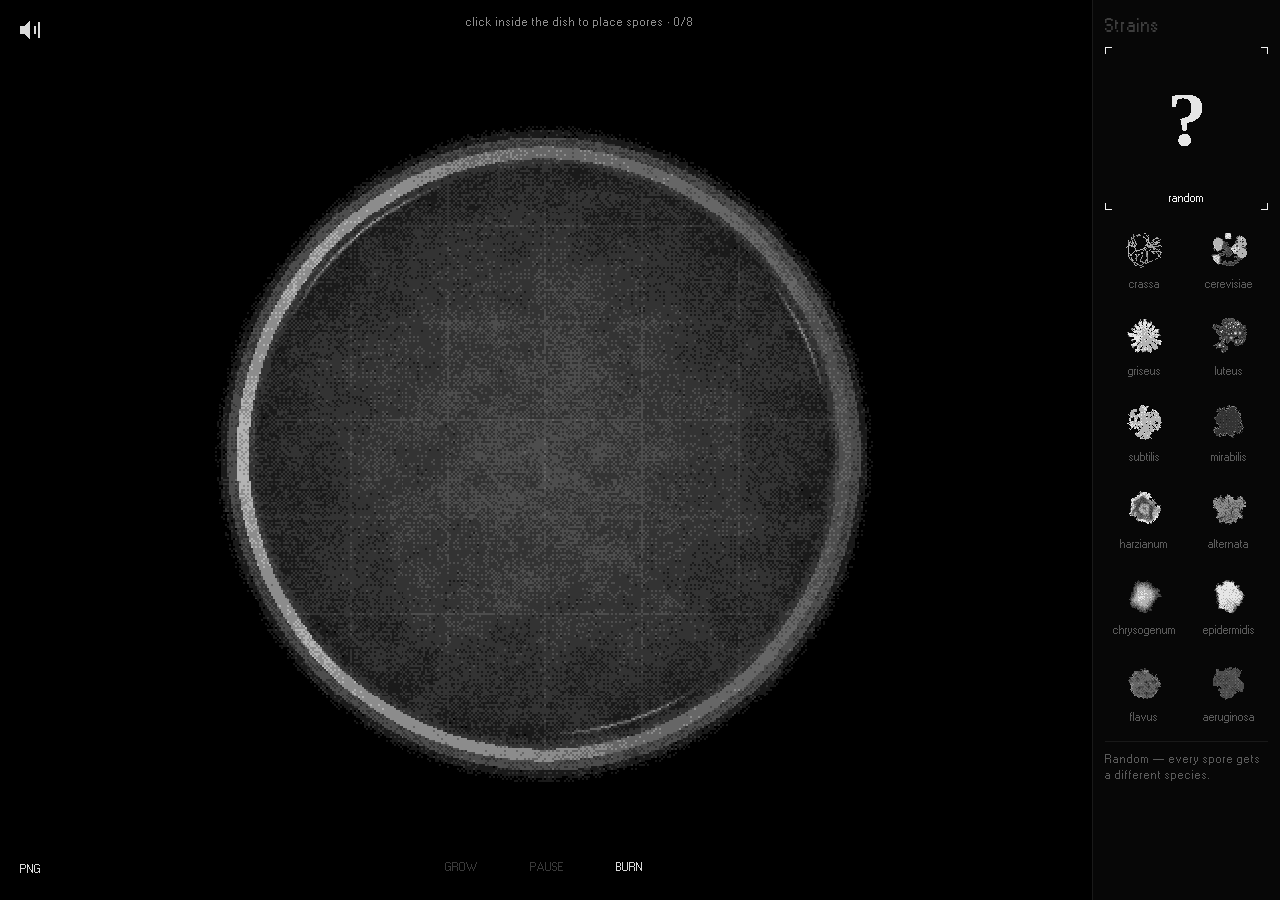
==== index.html @ 937bcc1e "ui+sound: иконка звука, квадратные PNG/звук, уголки в пиксель экрана, часы вместо тиков - цифры спор" ====
<!doctype html>
<html lang="en">
<head>
<meta charset="utf-8">
<meta name="viewport" content="width=device-width, initial-scale=1, viewport-fit=cover">
<title>Mold.log</title>
<link rel="icon" type="image/svg+xml" href="assets/favicon.svg">
<link rel="stylesheet" href="css/style.css">
</head>
<body>

<button id="sound-toggle" aria-label="Sound" aria-pressed="true" title="Turn sound off"><svg viewBox="0 0 12 12" width="24" height="24" shape-rendering="crispEdges" aria-hidden="true"><rect x="1" y="4" width="2" height="4"/><polygon points="3,4 6,1 6,11 3,8"/><g class="on"><rect x="8" y="4" width="1" height="4"/><rect x="10" y="2" width="1" height="8"/></g><g class="off"><polygon points="8,3 9,3 11,5 11,6 10,6 8,4"/><polygon points="10,3 11,3 11,4 9,6 8,6 8,5"/></g></svg></button>
<button id="save" title="Export PNG (S)">PNG</button>
<canvas id="fire-overlay" aria-hidden="true"></canvas>

<header id="status">
  <div id="phase">click inside the dish to place spores</div>
  <div id="species"></div>
</header>

<div id="wrap">
  <canvas id="stage"></canvas>
  <div id="bar">
    <button id="start">GROW</button>
    <button id="pause" title="P">PAUSE</button>
    <button id="reseed" title="Burn the dish clean (R)">BURN</button>
  </div>
</div>

<!-- палитра штаммов: превью-квадратики работают как кисть -->
<aside id="strains" aria-label="Strain palette">
  <h2>Strains</h2>
  <div id="brushes"></div>
  <div id="strain-info"><em>Pick a strain, then click inside the dish.</em></div>
</aside>

<script src="js/rng.js"></script>
<script src="js/palette.js"></script>
<script src="js/dish.js"></script>
<script src="js/fields.js"></script>
<script src="js/growth.js"></script>
<script src="js/scene.js"></script>
<script src="js/render.js"></script>
<script src="js/sound.js"></script>
<script src="assets/tweezers.js"></script>
<script src="js/cursor.js"></script>
<script src="js/preview.js"></script>
<script src="assets/fire-frames.js"></script>
<script src="js/burn.js"></script>
<script src="js/skin.js"></script>
<script src="js/ui.js"></script>
<script src="js/main.js"></script>
</body>
</html>
---- css/style.css ----
* { margin: 0; padding: 0; box-sizing: border-box; }

/* --k — шаг пикселя чашки на экране, ставит js/main.js. Кнопки считают от
   него всё: кегль, рамку, отступы — и живут в той же сетке, что чашка. */
:root { --k: 2; --dpr: 1; }

/* Растровый MS Sans Serif из Windows 95 (FontStruction «lou», CC BY-SA 3.0,
   конвертация из 98.css). Нарисован под 11 px: любой другой кегль плывёт,
   поэтому кегль везде один и тот же, а сглаживание выключено. */
@font-face {
  font-family: "Pixelated MS Sans Serif";
  src: url("../assets/fonts/ms_sans_serif.woff2") format("woff2");
  font-weight: normal;
  font-style: normal;
}
@font-face {
  font-family: "Pixelated MS Sans Serif";
  src: url("../assets/fonts/ms_sans_serif_bold.woff2") format("woff2");
  font-weight: bold;
  font-style: normal;
}

html, body {
  /* обычной стрелки в кадре не бывает: везде прицел, над чашкой — пинцет */
  cursor: crosshair;
  background: #000;
  color: #8c8c8c;
  font: 11px/1.5 "Pixelated MS Sans Serif", "MS Sans Serif",
        "Microsoft Sans Serif", Arial, sans-serif;
  -webkit-font-smoothing: none;
  letter-spacing: 1px;
  height: 100%;
  overflow: hidden;
  -webkit-text-size-adjust: 100%;
  touch-action: manipulation;
}

#stage {
  display: block;
  image-rendering: pixelated;
  image-rendering: crisp-edges;
  touch-action: none;
}

/* пока расставляют споры, роль курсора играет крупный пинцет (js/cursor.js) */
#stage.has-tool { cursor: none; }
body.running #stage.has-tool { cursor: crosshair; }

#tool {
  position: fixed;
  z-index: 25;
  display: none;
  pointer-events: none;
  image-rendering: pixelated;
  filter: drop-shadow(0 0 6px rgba(0, 0, 0, .85));
}
body.running #stage { cursor: default; }

#wrap {
  height: 100%;
  display: flex;
  flex-direction: column;
  align-items: center;
  justify-content: center;
  gap: 12px;
  padding: 78px 200px 24px 8px;
}

#bar { display: flex; gap: 28px; justify-content: center; }

/* Сводка вверху: сколько видов растёт и какие именно. Внизу остаётся
   чистое чёрное поле с чашкой. */
#status {
  position: fixed;
  top: 14px;
  left: 130px;
  right: 250px;
  z-index: 14;
  text-align: center;
  pointer-events: none;
}
#phase { color: #8c8c8c; }
#species {
  margin-top: 4px;
  color: #4d4d4d;
  line-height: 1.5;
}

/* ---------- палитра штаммов ---------- */

#strains {
  position: fixed;
  top: 0; right: 0;
  z-index: 16;
  width: 188px;
  height: 100%;
  overflow-y: auto;
  overscroll-behavior: contain;
  background: #070707;
  border-left: 1px solid #191919;
  padding: 14px 12px 20px;
}

#brushes {
  display: grid;
  grid-template-columns: 1fr 1fr;
  gap: 8px 6px;
}

/* Плитка — образец плесени и подпись, без плашки. Выбор — подпись ярче
   и те же четыре уголка, что у кнопок. */
.tile {
  position: relative;
  display: grid;
  gap: 2px;
  justify-items: center;
  padding: 4px 3px 5px;
  background: transparent;
  border: 0;
  border-radius: 0;
  font-size: 11px;
  overflow: hidden;
  /* квадрат, образец по центру — как на телефоне */
  aspect-ratio: 1;
  grid-template-rows: 1fr auto;
}
.tile:hover:not(:disabled) .corner { display: none; }
.tile.on .corner, .tile.on:hover:not(:disabled) .corner { display: block; }
.tile canvas {
  width: 48px;
  height: auto;
  display: block;
  align-self: center;
  image-rendering: pixelated;
}
.tile .cap {
  line-height: 1.2;
  color: #5a5a5a;
  text-align: center;
  word-break: break-all;
}
.tile:hover .cap { color: #8c8c8c; }
.tile.on .cap { color: #f2f2f2; }

#strain-info {
  margin-top: 12px;
  padding-top: 10px;
  border-top: 1px solid #191919;
  color: #5a5a5a;
  line-height: 1.45;
}
#strain-info b { color: #b3b3b3; font-weight: 400; }
/* у растрового шрифта нет курсива, а синтетический наклон рвёт пиксели */
em { font-style: normal; }

/* ---------- кнопка панели ---------- */

#save, #sound-toggle {
  position: fixed;
  z-index: 30;
  width: 36px;
  height: 36px;
  padding: 0;
  display: grid;
  place-items: center;
}
#sound-toggle svg { fill: #d9d9d9; display: block; }
#sound-toggle:hover svg { fill: #fff; }
#sound-toggle .off { display: none; }
#sound-toggle.off .on { display: none; }
#sound-toggle.off .off { display: block; }
#sound-toggle.off svg { fill: #6a6a6a; }
#save { left: 12px; bottom: 12px; }
#sound-toggle { left: 12px; top: 12px; }
#fire-overlay {
  position: fixed; inset: 0;
  width: 100%; height: 100%;
  pointer-events: none;
  z-index: 10;
  image-rendering: pixelated;
}
#bar { position: relative; z-index: 15; }
/* плитка «случайно»: на всю ширину, в центре пятно-«?» */
/* плитка «случайно» — квадрат в две ячейки, знак по центру */
.tile-random {
  grid-column: 1 / -1;
  aspect-ratio: 1;
  grid-template-rows: 1fr auto;
}
.tile-random canvas { width: 88px; height: 88px; align-self: center; }
button:focus-visible { outline: 1px solid #ddd; outline-offset: 3px; }

h2 {
  color: #3d3d3d;
  font-weight: 400;
  margin: 6px 0 5px;
}
#strains h2 { margin: 0 0 8px; }

button {
  cursor: crosshair;
}

/* Кнопка — только надпись. Наведение рисует четыре тонких уголка: один
   псевдоэлемент с рамкой в 1 px, из которого маска оставляет только углы.
   Рамка, а не картинка: браузер сажает её на пиксель экрана при любом
   масштабе, картинка на дробной позиции размывалась. Нажатие (.pressed,
   держит js/skin.js 220 мс) сдвигает уголки на пиксель внутрь. */
button {
  position: relative;
  background: transparent;
  color: #d9d9d9;
  border: 0;
  font: inherit;
  font-size: 11px;
  line-height: 1.4;
  padding: 9px 12px;
  border-radius: 0;
}
/* Уголки: четыре спана (js/ui.js corners) с рамкой в один пиксель экрана.
   Толщина задана в пикселях экрана (1px / dpr): css-пиксель на дробном
   dpr сажался то в один, то в два пикселя, и плечи выходили разной толщины. */
button .corner {
  position: absolute;
  width: 7px;
  height: 7px;
  border: 0 solid #f2f2f2;
  pointer-events: none;
  display: none;
}
button .c0 { top: 0; left: 0; border-top-width: calc(1px / var(--dpr)); border-left-width: calc(1px / var(--dpr)); }
button .c1 { top: 0; right: 0; border-top-width: calc(1px / var(--dpr)); border-right-width: calc(1px / var(--dpr)); }
button .c2 { bottom: 0; left: 0; border-bottom-width: calc(1px / var(--dpr)); border-left-width: calc(1px / var(--dpr)); }
button .c3 { bottom: 0; right: 0; border-bottom-width: calc(1px / var(--dpr)); border-right-width: calc(1px / var(--dpr)); }
button:hover:not(:disabled) { color: #ffffff; }
button:hover:not(:disabled) .corner { display: block; }
button.pressed:not(:disabled) .corner { display: block; border-color: #b3b3b3; }
button.pressed:not(:disabled) .c0 { top: 1px; left: 1px; }
button.pressed:not(:disabled) .c1 { top: 1px; right: 1px; }
button.pressed:not(:disabled) .c2 { bottom: 1px; left: 1px; }
button.pressed:not(:disabled) .c3 { bottom: 1px; right: 1px; }
button:disabled { color: #3a3a3a; }




/* ---------- телефон ---------- */

@media (max-width: 760px), (pointer: coarse) {

  #wrap { padding: 76px 6px 232px; gap: 12px; }

  #status { left: 8px; right: 8px; top: 66px; }

  /* палитра уезжает вниз и листается горизонтально */
  #strains {
    top: auto; bottom: 0; right: 0; left: 0;
    width: 100%;
    height: auto;
    max-height: 166px;
    overflow-x: auto;
    overflow-y: hidden;
    border-left: 0;
    border-top: 1px solid #191919;
    padding: 8px 10px;
  }
  #strains h2, #strain-info { display: none; }
  #brushes {
    display: grid;
    grid-template-rows: repeat(2, 72px);
    grid-auto-columns: 72px;
    grid-template-columns: none;
    grid-auto-flow: column;
    gap: 6px;
    width: max-content;
  }
  .tile { width: 72px; }
  .tile canvas { width: 48px; }
  .tile-random { width: 150px; grid-row: 1 / 3; grid-column: 1 / 3; aspect-ratio: auto; }
  .tile-random canvas { width: 88px; }


  /* три кнопки одной ширины, прижатые к нижнему краю над палитрой */
  #bar {
    position: fixed;
    left: 6px; right: 6px;
    bottom: 174px;
    gap: 8px;
    z-index: 15;
  }
  #bar button { flex: 1 1 0; min-width: 0; min-height: 46px; }

  #sound-toggle, #save { width: 44px; height: 44px; }
  /* PNG — в правом верхнем углу, напротив звука; низ целиком под палитру */
  #save { left: auto; right: 12px; top: 12px; bottom: auto; }

}

@media (max-height: 620px) and (pointer: coarse) {
  #species { display: none; }
}
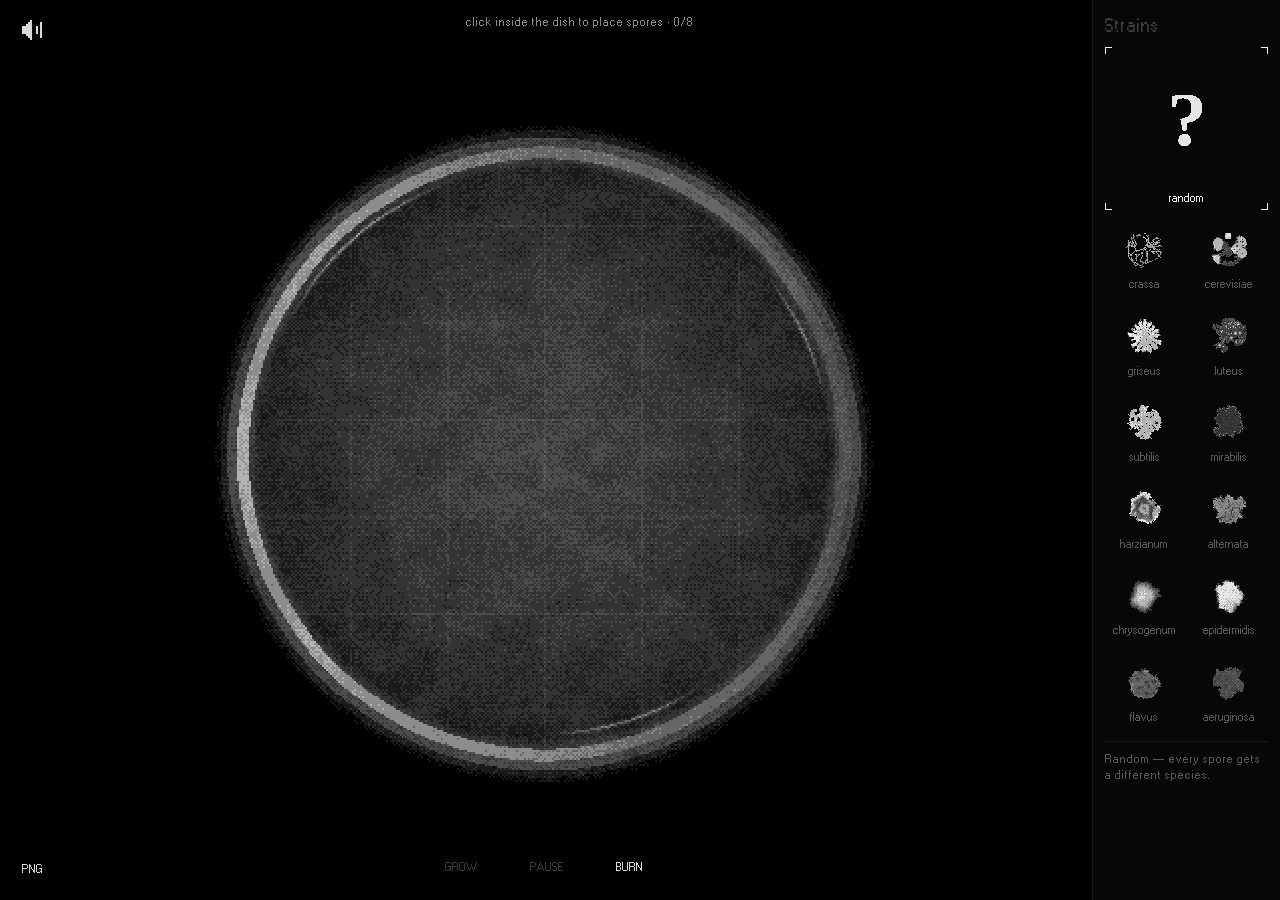
==== commit e280cd99: "sound+ui: всход по факту роста, фон тише; пиксельный динамик с зачёркиванием - всход звучал в момент" ====
--- a/index.html
+++ b/index.html
@@ -9,7 +9,7 @@
 </head>
 <body>
 
-<button id="sound-toggle" aria-label="Sound" aria-pressed="true" title="Turn sound off"><svg viewBox="0 0 12 12" width="24" height="24" shape-rendering="crispEdges" aria-hidden="true"><rect x="1" y="4" width="2" height="4"/><polygon points="3,4 6,1 6,11 3,8"/><g class="on"><rect x="8" y="4" width="1" height="4"/><rect x="10" y="2" width="1" height="8"/></g><g class="off"><polygon points="8,3 9,3 11,5 11,6 10,6 8,4"/><polygon points="10,3 11,3 11,4 9,6 8,6 8,5"/></g></svg></button>
+<button id="sound-toggle" aria-label="Sound" aria-pressed="true" title="Turn sound off"><svg viewBox="0 0 12 12" width="24" height="24" shape-rendering="crispEdges" aria-hidden="true"><path d="M1 4h2v4H1zM3 3h1v6H3zM4 2h1v8H4zM5 1h1v10H5z"/><g class="on"><path d="M8 4h1v4H8zM10 2h1v8h-1z"/></g><g class="off"><path d="M10 1h1v1h-1zM9 2h1v1H9zM8 3h1v1H8zM7 4h1v1H7zM6 5h1v1H6zM5 6h1v1H5zM4 7h1v1H4zM3 8h1v1H3zM2 9h1v1H2zM1 10h1v1H1z"/></g></svg></button>
 <button id="save" title="Export PNG (S)">PNG</button>
 <canvas id="fire-overlay" aria-hidden="true"></canvas>
 
--- a/css/style.css
+++ b/css/style.css
@@ -158,7 +158,7 @@
 #save, #sound-toggle {
   position: fixed;
   z-index: 30;
-  width: 36px;
+  width: 40px;
   height: 36px;
   padding: 0;
   display: grid;
@@ -169,7 +169,7 @@
 #sound-toggle .off { display: none; }
 #sound-toggle.off .on { display: none; }
 #sound-toggle.off .off { display: block; }
-#sound-toggle.off svg { fill: #6a6a6a; }
+#sound-toggle.off svg { fill: #8c8c8c; }
 #save { left: 12px; bottom: 12px; }
 #sound-toggle { left: 12px; top: 12px; }
 #fire-overlay {
@@ -290,7 +290,7 @@
   }
   #bar button { flex: 1 1 0; min-width: 0; min-height: 46px; }
 
-  #sound-toggle, #save { width: 44px; height: 44px; }
+  #sound-toggle, #save { width: 48px; height: 44px; }
   /* PNG — в правом верхнем углу, напротив звука; низ целиком под палитру */
   #save { left: auto; right: 12px; top: 12px; bottom: auto; }
 
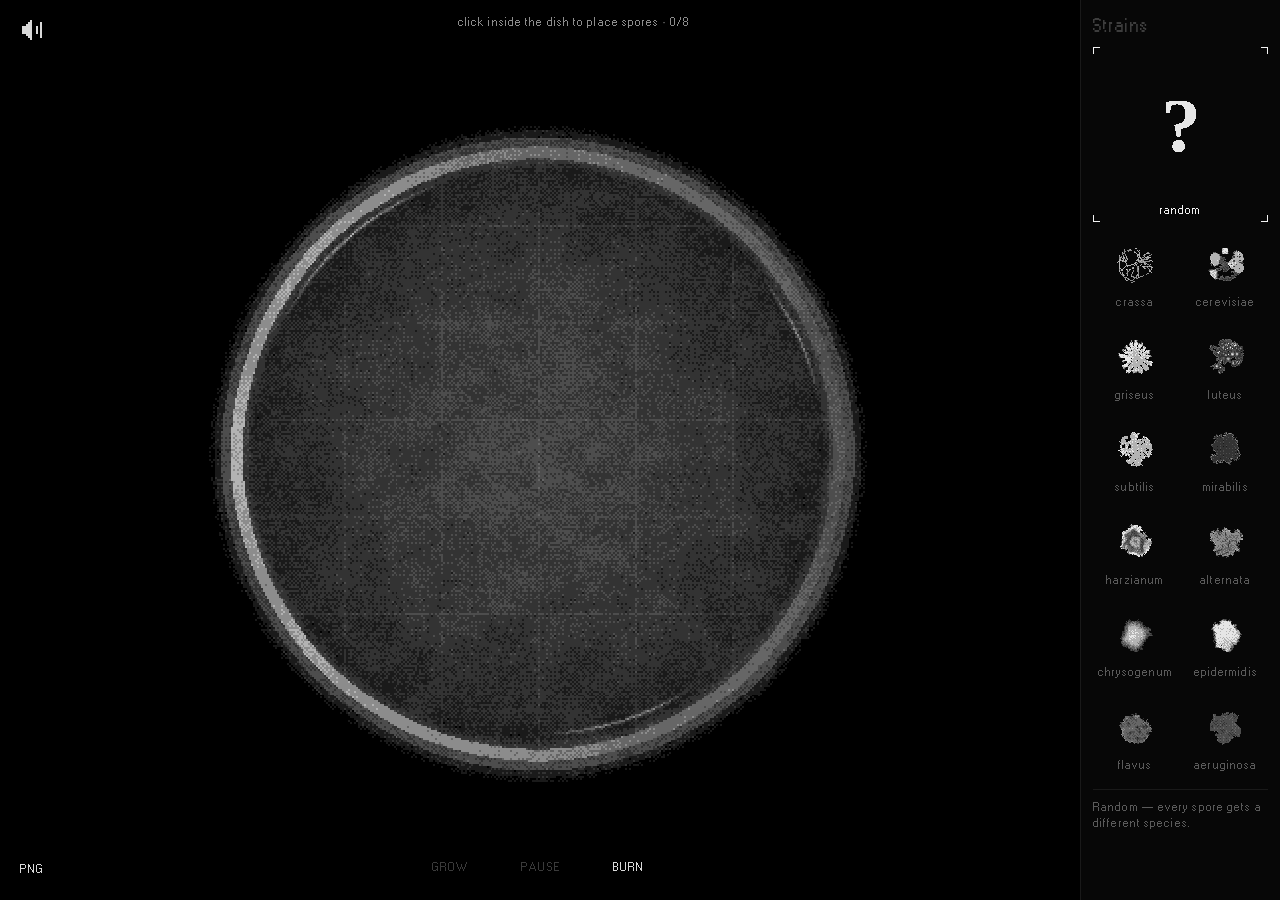
==== commit cebd567e: "ui+sound: без подсказок клавиш, кнопки не держат фокус, плёнка без гудящего дрона - рамка при пробел" ====
--- a/index.html
+++ b/index.html
@@ -9,8 +9,8 @@
 </head>
 <body>
 
-<button id="sound-toggle" aria-label="Sound" aria-pressed="true" title="Turn sound off"><svg viewBox="0 0 12 12" width="24" height="24" shape-rendering="crispEdges" aria-hidden="true"><path d="M1 4h2v4H1zM3 3h1v6H3zM4 2h1v8H4zM5 1h1v10H5z"/><g class="on"><path d="M8 4h1v4H8zM10 2h1v8h-1z"/></g><g class="off"><path d="M10 1h1v1h-1zM9 2h1v1H9zM8 3h1v1H8zM7 4h1v1H7zM6 5h1v1H6zM5 6h1v1H5zM4 7h1v1H4zM3 8h1v1H3zM2 9h1v1H2zM1 10h1v1H1z"/></g></svg></button>
-<button id="save" title="Export PNG (S)">PNG</button>
+<button id="sound-toggle" aria-label="Sound" aria-pressed="true" title="Turn sound off"><svg viewBox="0 0 12 12" width="24" height="24" shape-rendering="crispEdges" aria-hidden="true"><path d="M1 4h2v4H1zM3 3h1v6H3zM4 2h1v8H4zM5 1h1v10H5z"/><g class="on"><path d="M8 4h1v4H8zM10 2h1v8h-1z"/></g><g class="off"><path d="M1 1h1v1H1zM2 2h1v1H2zM3 3h1v1H3zM4 4h1v1H4zM5 5h2v2H5zM7 7h1v1H7zM8 8h1v1H8zM9 9h1v1H9zM10 10h1v1h-1zM10 1h1v1h-1zM9 2h1v1H9zM8 3h1v1H8zM7 4h1v1H7zM4 7h1v1H4zM3 8h1v1H3zM2 9h1v1H2zM1 10h1v1H1z"/></g></svg></button>
+<button id="save" title="Save PNG">PNG</button>
 <canvas id="fire-overlay" aria-hidden="true"></canvas>
 
 <header id="status">
@@ -22,8 +22,8 @@
   <canvas id="stage"></canvas>
   <div id="bar">
     <button id="start">GROW</button>
-    <button id="pause" title="P">PAUSE</button>
-    <button id="reseed" title="Burn the dish clean (R)">BURN</button>
+    <button id="pause">PAUSE</button>
+    <button id="reseed" title="Burn the dish clean">BURN</button>
   </div>
 </div>
 
--- a/css/style.css
+++ b/css/style.css
@@ -28,7 +28,7 @@
   font: 11px/1.5 "Pixelated MS Sans Serif", "MS Sans Serif",
         "Microsoft Sans Serif", Arial, sans-serif;
   -webkit-font-smoothing: none;
-  letter-spacing: 1px;
+  letter-spacing: 0.1em;               /* пропорционально кеглю, везде одинаково */
   height: 100%;
   overflow: hidden;
   -webkit-text-size-adjust: 100%;
@@ -63,7 +63,7 @@
   align-items: center;
   justify-content: center;
   gap: 12px;
-  padding: 78px 200px 24px 8px;
+  padding: 78px 212px 24px 8px;
 }
 
 #bar { display: flex; gap: 28px; justify-content: center; }
@@ -74,14 +74,15 @@
   position: fixed;
   top: 14px;
   left: 130px;
-  right: 250px;
+  right: 262px;
   z-index: 14;
   text-align: center;
   pointer-events: none;
 }
 #phase { color: #8c8c8c; }
 #species {
-  margin-top: 4px;
+  margin: 4px auto 0;
+  max-width: 620px;                    /* не растягивать строку во весь экран */
   color: #4d4d4d;
   line-height: 1.5;
 }
@@ -92,7 +93,7 @@
   position: fixed;
   top: 0; right: 0;
   z-index: 16;
-  width: 188px;
+  width: 200px;
   height: 100%;
   overflow-y: auto;
   overscroll-behavior: contain;
@@ -137,7 +138,7 @@
   line-height: 1.2;
   color: #5a5a5a;
   text-align: center;
-  word-break: break-all;
+  white-space: nowrap;
 }
 .tile:hover .cap { color: #8c8c8c; }
 .tile.on .cap { color: #f2f2f2; }
@@ -169,7 +170,8 @@
 #sound-toggle .off { display: none; }
 #sound-toggle.off .on { display: none; }
 #sound-toggle.off .off { display: block; }
-#sound-toggle.off svg { fill: #8c8c8c; }
+#sound-toggle.off svg { fill: #6a6a6a; }
+#sound-toggle.off .off { fill: #f2f2f2; }
 #save { left: 12px; bottom: 12px; }
 #sound-toggle { left: 12px; top: 12px; }
 #fire-overlay {
@@ -188,7 +190,7 @@
   grid-template-rows: 1fr auto;
 }
 .tile-random canvas { width: 88px; height: 88px; align-self: center; }
-button:focus-visible { outline: 1px solid #ddd; outline-offset: 3px; }
+button:focus { outline: none; }        /* выделение — уголки, не обводка фокуса */
 
 h2 {
   color: #3d3d3d;
@@ -212,6 +214,8 @@
   color: #d9d9d9;
   border: 0;
   font: inherit;
+  /* у кнопок браузер сбрасывает трекинг в normal — вернуть общий */
+  letter-spacing: inherit;
   font-size: 11px;
   line-height: 1.4;
   padding: 9px 12px;
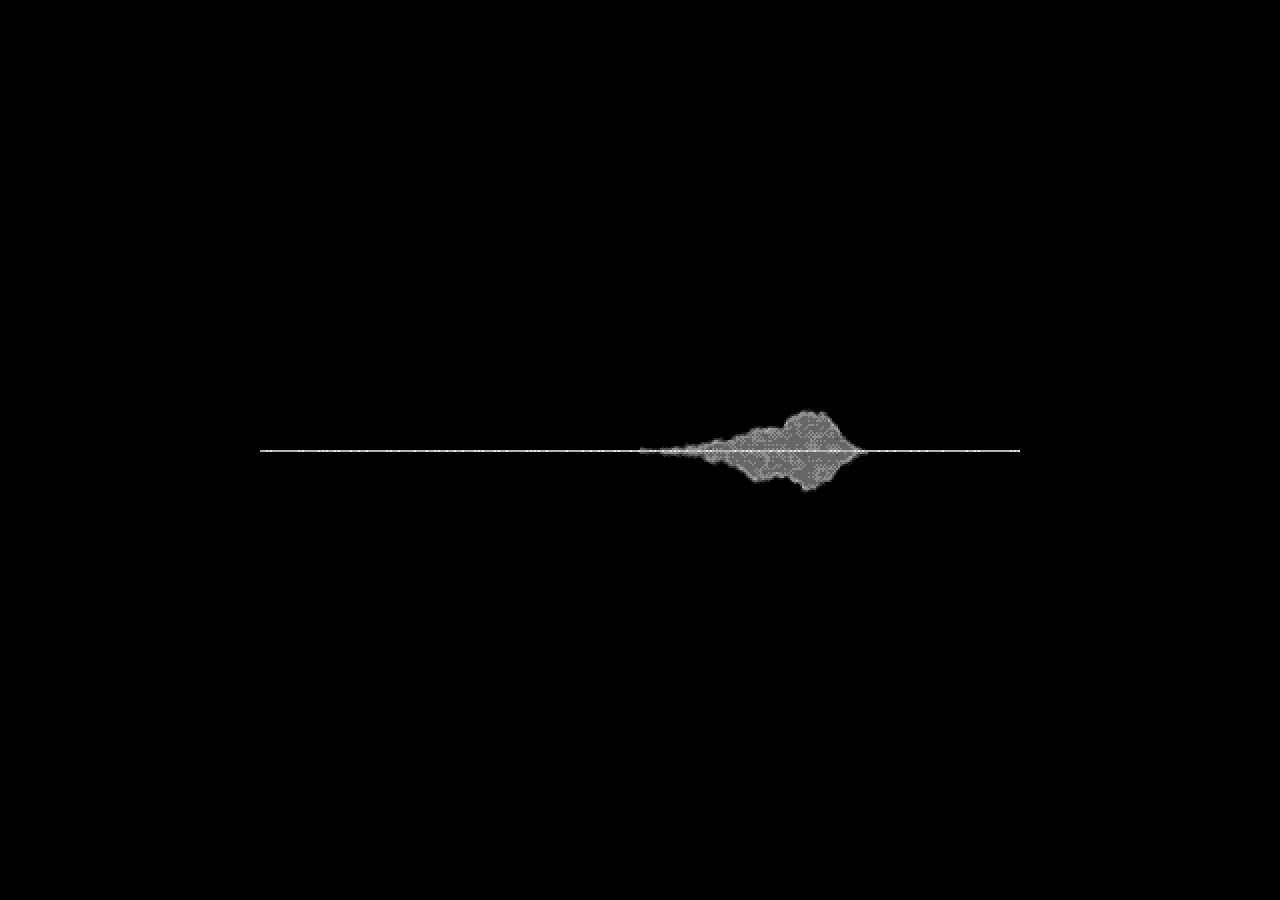
==== commit f152c9da: "feat: экран загрузки — очаг плесени идёт по белой линии; икра без наслоения - js/loader.js: чёрное п" ====
--- a/index.html
+++ b/index.html
@@ -45,6 +45,7 @@
 <script src="assets/tweezers.js"></script>
 <script src="js/cursor.js"></script>
 <script src="js/preview.js"></script>
+<script src="js/loader.js"></script>
 <script src="assets/fire-frames.js"></script>
 <script src="js/burn.js"></script>
 <script src="js/skin.js"></script>
--- a/css/style.css
+++ b/css/style.css
@@ -303,3 +303,17 @@
 @media (max-height: 620px) and (pointer: coarse) {
   #species { display: none; }
 }
+
+/* ---------- загрузка ---------- */
+
+#loader {
+  position: fixed;
+  inset: 0;
+  z-index: 100;
+  background: #000;
+  display: grid;
+  place-items: center;
+  transition: opacity 0.45s;
+}
+#loader.out { opacity: 0; pointer-events: none; }
+#loader canvas { image-rendering: pixelated; display: block; }
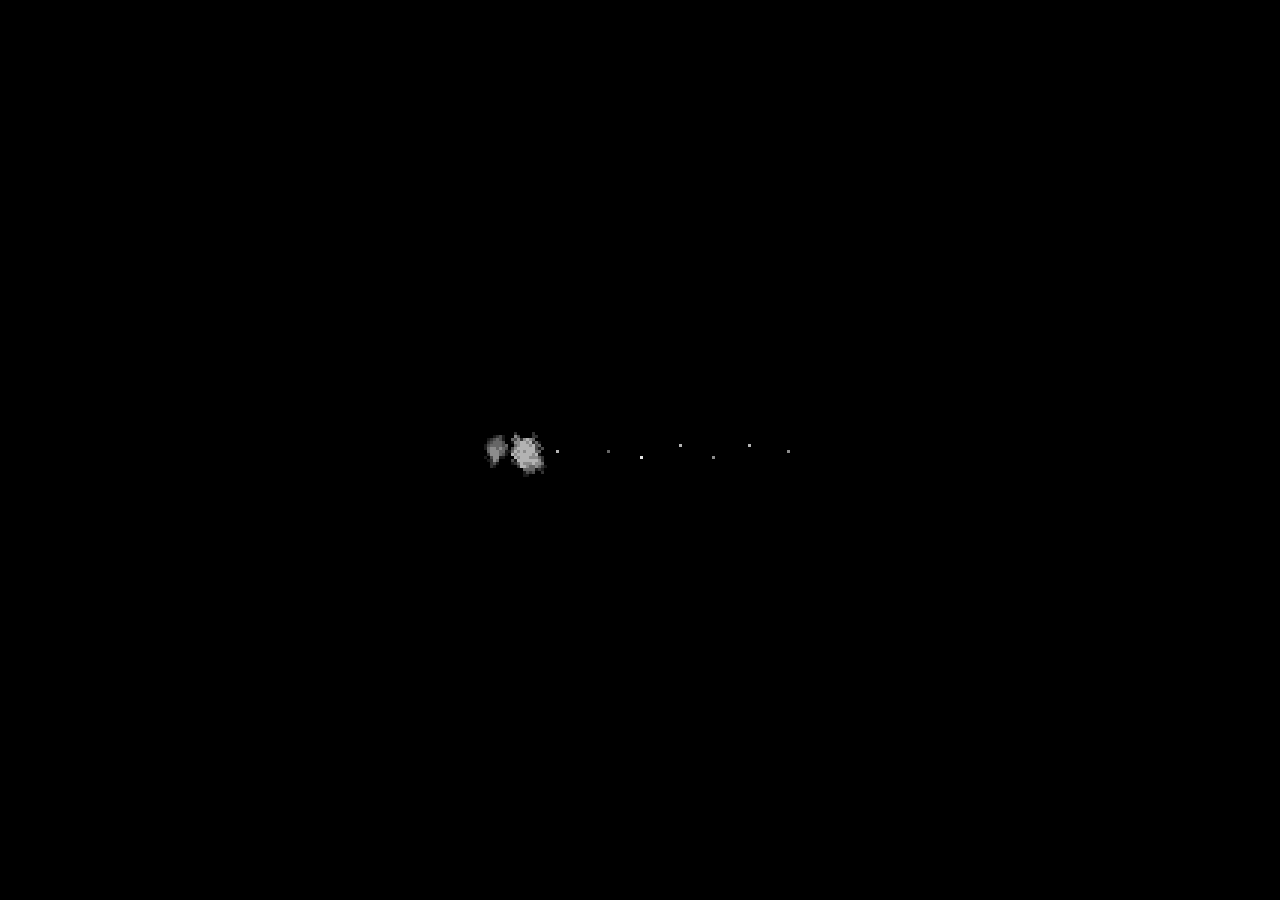
==== commit ac9cc273: "theme: light mode as full inversion, lamp toggle Desktop: lamp right of sound. Phone: lamp top-right" ====
--- a/index.html
+++ b/index.html
@@ -10,6 +10,7 @@
 <body>
 
 <button id="sound-toggle" aria-label="Sound" aria-pressed="true" title="Turn sound off"><svg viewBox="0 0 12 12" width="24" height="24" shape-rendering="crispEdges" aria-hidden="true"><path d="M1 4h2v4H1zM3 3h1v6H3zM4 2h1v8H4zM5 1h1v10H5z"/><g class="on"><path d="M8 4h1v4H8zM10 2h1v8h-1z"/></g><g class="off"><path d="M1 1h1v1H1zM2 2h1v1H2zM3 3h1v1H3zM4 4h1v1H4zM5 5h2v2H5zM7 7h1v1H7zM8 8h1v1H8zM9 9h1v1H9zM10 10h1v1h-1zM10 1h1v1h-1zM9 2h1v1H9zM8 3h1v1H8zM7 4h1v1H7zM4 7h1v1H4zM3 8h1v1H3zM2 9h1v1H2zM1 10h1v1H1z"/></g></svg></button>
+<button id="theme-toggle" aria-label="Invert colors" aria-pressed="false" title="Light theme"><svg viewBox="0 0 12 12" width="24" height="24" shape-rendering="crispEdges" aria-hidden="true"><path d="M4 1h4v1H4zM3 2h6v1H3zM2 3h2v1H2zM5 3h5v1H5zM2 4h1v1H2zM4 4h6v1H4zM2 5h8v1H2zM3 6h6v1H3zM4 7h4v1H4zM4 9h4v1H4zM5 10h2v1H5z"/></svg></button>
 <button id="save" title="Save PNG">PNG</button>
 <canvas id="fire-overlay" aria-hidden="true"></canvas>
 
--- a/css/style.css
+++ b/css/style.css
@@ -156,7 +156,7 @@
 
 /* ---------- кнопка панели ---------- */
 
-#save, #sound-toggle {
+#save, #sound-toggle, #theme-toggle {
   position: fixed;
   z-index: 30;
   width: 40px;
@@ -174,6 +174,14 @@
 #sound-toggle.off .off { fill: #f2f2f2; }
 #save { left: 12px; bottom: 12px; }
 #sound-toggle { left: 12px; top: 12px; }
+#theme-toggle { left: 52px; top: 12px; }
+#theme-toggle svg { fill: #d9d9d9; display: block; }
+#theme-toggle:hover svg { fill: #fff; }
+
+/* Светлая тема — та же картинка в негативе: инвертируется вся страница
+   целиком, вместе с холстом, пламенем и пинцетом. Фильтр на корне не
+   ломает fixed-позиционирование (корень и так их контейнер). */
+html.light { filter: invert(1); }
 #fire-overlay {
   position: fixed; inset: 0;
   width: 100%; height: 100%;
@@ -294,9 +302,10 @@
   }
   #bar button { flex: 1 1 0; min-width: 0; min-height: 46px; }
 
-  #sound-toggle, #save { width: 48px; height: 44px; }
-  /* PNG — в правом верхнем углу, напротив звука; низ целиком под палитру */
-  #save { left: auto; right: 12px; top: 12px; bottom: auto; }
+  #sound-toggle, #save, #theme-toggle { width: 48px; height: 44px; }
+  /* верх: звук слева, PNG по центру, тема справа; низ целиком под палитру */
+  #save { left: 50%; transform: translateX(-50%); top: 12px; bottom: auto; }
+  #theme-toggle { left: auto; right: 12px; }
 
 }
 
@@ -316,4 +325,5 @@
   transition: opacity 0.45s;
 }
 #loader.out { opacity: 0; pointer-events: none; }
-#loader canvas { image-rendering: pixelated; display: block; }
+#loader .strip { position: relative; }
+#loader canvas { image-rendering: pixelated; display: block; position: relative; }
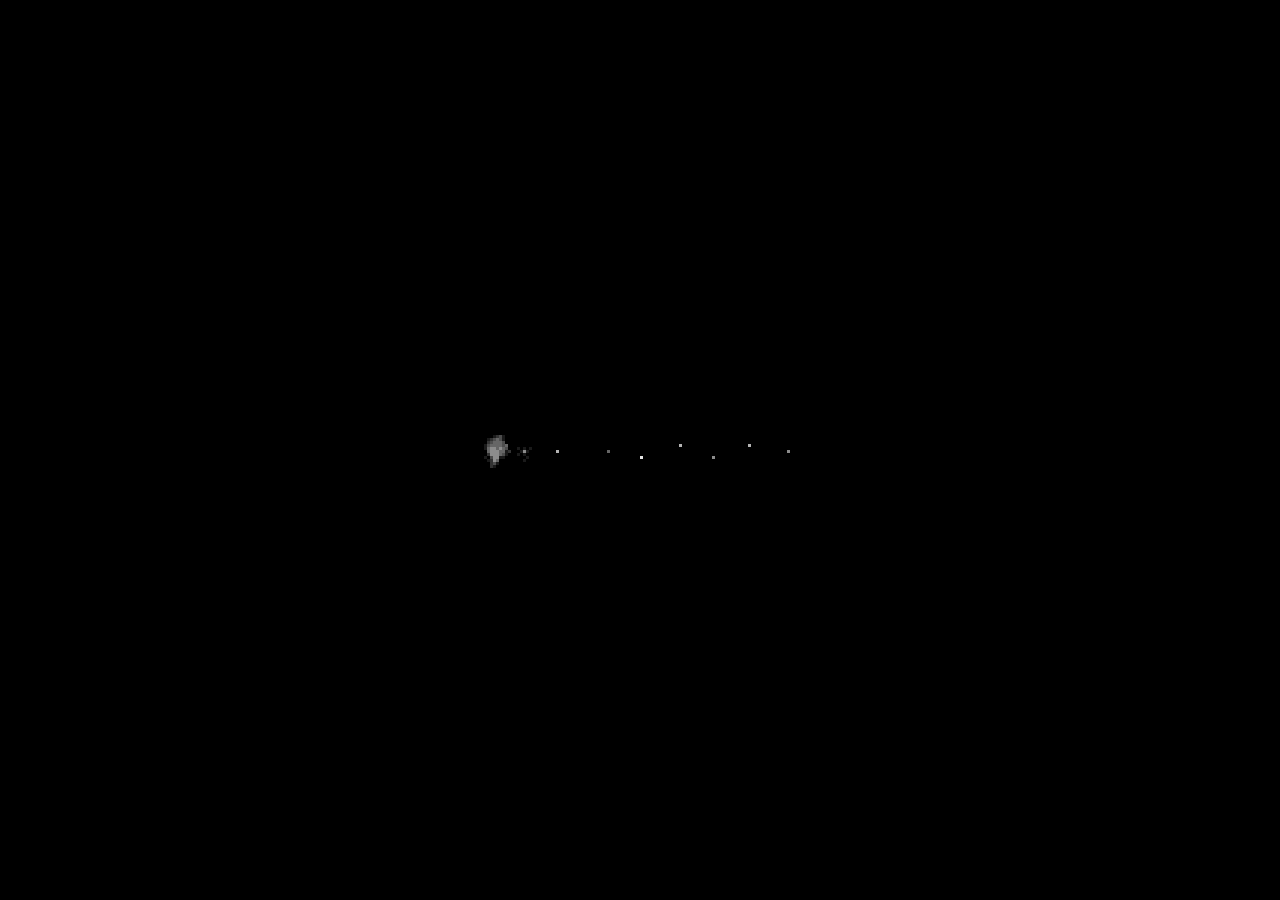
==== commit 110d1d20: "Glitch on load, PNG flash, pixel spore markers, sound balance - glitch.js: full-screen signal-loss g" ====
--- a/index.html
+++ b/index.html
@@ -51,6 +51,7 @@
 <script src="js/burn.js"></script>
 <script src="js/skin.js"></script>
 <script src="js/ui.js"></script>
+<script src="js/glitch.js"></script>
 <script src="js/main.js"></script>
 </body>
 </html>
--- a/css/style.css
+++ b/css/style.css
@@ -182,6 +182,54 @@
    целиком, вместе с холстом, пламенем и пинцетом. Фильтр на корне не
    ломает fixed-позиционирование (корень и так их контейнер). */
 html.light { filter: invert(1); }
+
+/* сбой (js/glitch.js): слои-копии страницы поверх, каждый показывает свой
+   обрезанный и сдвинутый кусок экрана; полосы — выпадение и инверсия строк */
+.glitch-layer {
+  position: fixed; inset: 0;
+  z-index: 40;
+  display: none;
+  background: #000;
+  pointer-events: none;
+  overflow: hidden;
+  will-change: transform, clip-path;
+}
+.glitch-mark {
+  position: fixed; left: 0; right: 0;
+  z-index: 41;
+  display: none;
+  pointer-events: none;
+}
+.glitch-mark.drop { background: #000; }
+.glitch-mark.invert { background: #d0d0d0; mix-blend-mode: difference; }
+/* весь макет вздрагивает ступеньками в такт огибающей: средний, сильный,
+   длинная пауза, слабый отголосок */
+body.glitching > #wrap { animation: glitch-jitter 1.3s steps(1) both; }
+@keyframes glitch-jitter {
+  0%   { transform: translate(0, 0); }
+  4%   { transform: translate(2px, 0); }
+  10%  { transform: translate(-2px, 1px); }
+  17%  { transform: translate(4px, 0); }
+  22%  { transform: translate(-3px, 1px); }
+  28%  { transform: translate(2px, -1px); }
+  33%  { transform: translate(-2px, 0); }
+  36%  { transform: translate(0, 0); }
+  74%  { transform: translate(2px, 0); }
+  77%  { transform: translate(-1px, 0); }
+  79%  { transform: translate(0, 0); }
+  100% { transform: translate(0, 0); }
+}
+}
+}
+}
+/* Серые подписи на белом теряются: в светлой теме исходные цвета ярче,
+   чтобы после инверсии выйти темнее (значения — до инверсии). */
+html.light body, html.light #phase { color: #aaa; }
+html.light #species { color: #7f7f7f; }
+html.light .tile .cap, html.light #strain-info { color: #888; }
+html.light .tile:hover .cap { color: #bbb; }
+html.light h2 { color: #757575; }
+html.light button:disabled { color: #5f5f5f; }
 #fire-overlay {
   position: fixed; inset: 0;
   width: 100%; height: 100%;
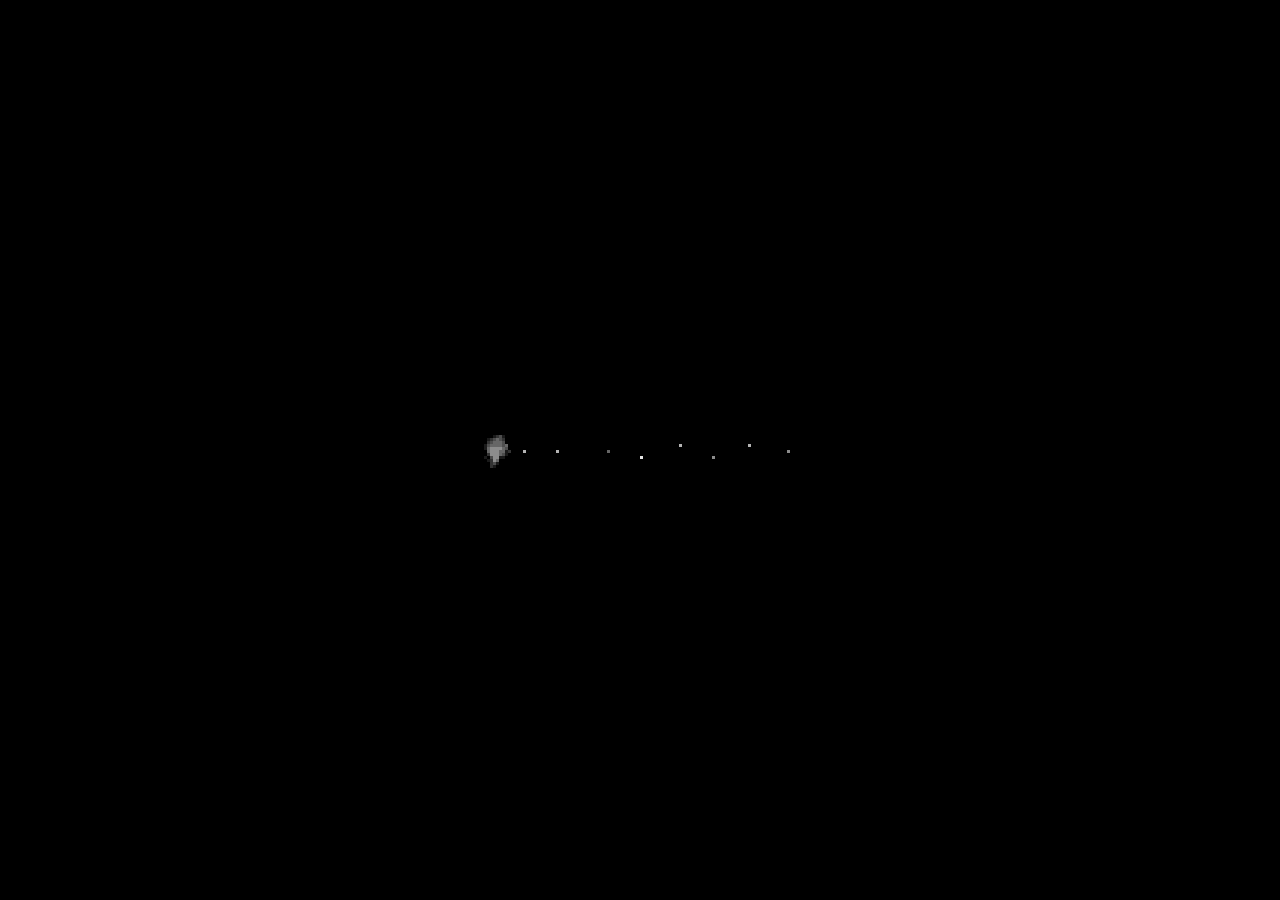
==== commit d4465d80: "Photo petri dish instead of procedural background Photo is resampled to the 380x389 buffer by tools/" ====
--- a/index.html
+++ b/index.html
@@ -37,6 +37,7 @@
 
 <script src="js/rng.js"></script>
 <script src="js/palette.js"></script>
+<script src="assets/dish-photo.js"></script>
 <script src="js/dish.js"></script>
 <script src="js/fields.js"></script>
 <script src="js/growth.js"></script>
--- a/css/style.css
+++ b/css/style.css
@@ -247,6 +247,17 @@
 }
 .tile-random canvas { width: 88px; height: 88px; align-self: center; }
 button:focus { outline: none; }        /* выделение — уголки, не обводка фокуса */
+
+/* Невысокое окно на десктопе (ноутбук, запись 1280×720): палитра из
+   квадратов полного размера не влезала по высоте, последний ряд штаммов
+   уходил под прокрутку. Плитки остаются квадратными, но мельче. */
+@media (min-width: 761px) and (pointer: fine) and (max-height: 860px) {
+  #brushes { grid-template-columns: repeat(2, 70px); justify-content: center; gap: 4px 8px; }
+  .tile canvas { width: 40px; }
+  .tile-random canvas { width: 64px; height: 64px; }
+  .tile .cap { letter-spacing: 0.02em; }
+}
+}
 
 h2 {
   color: #3d3d3d;
